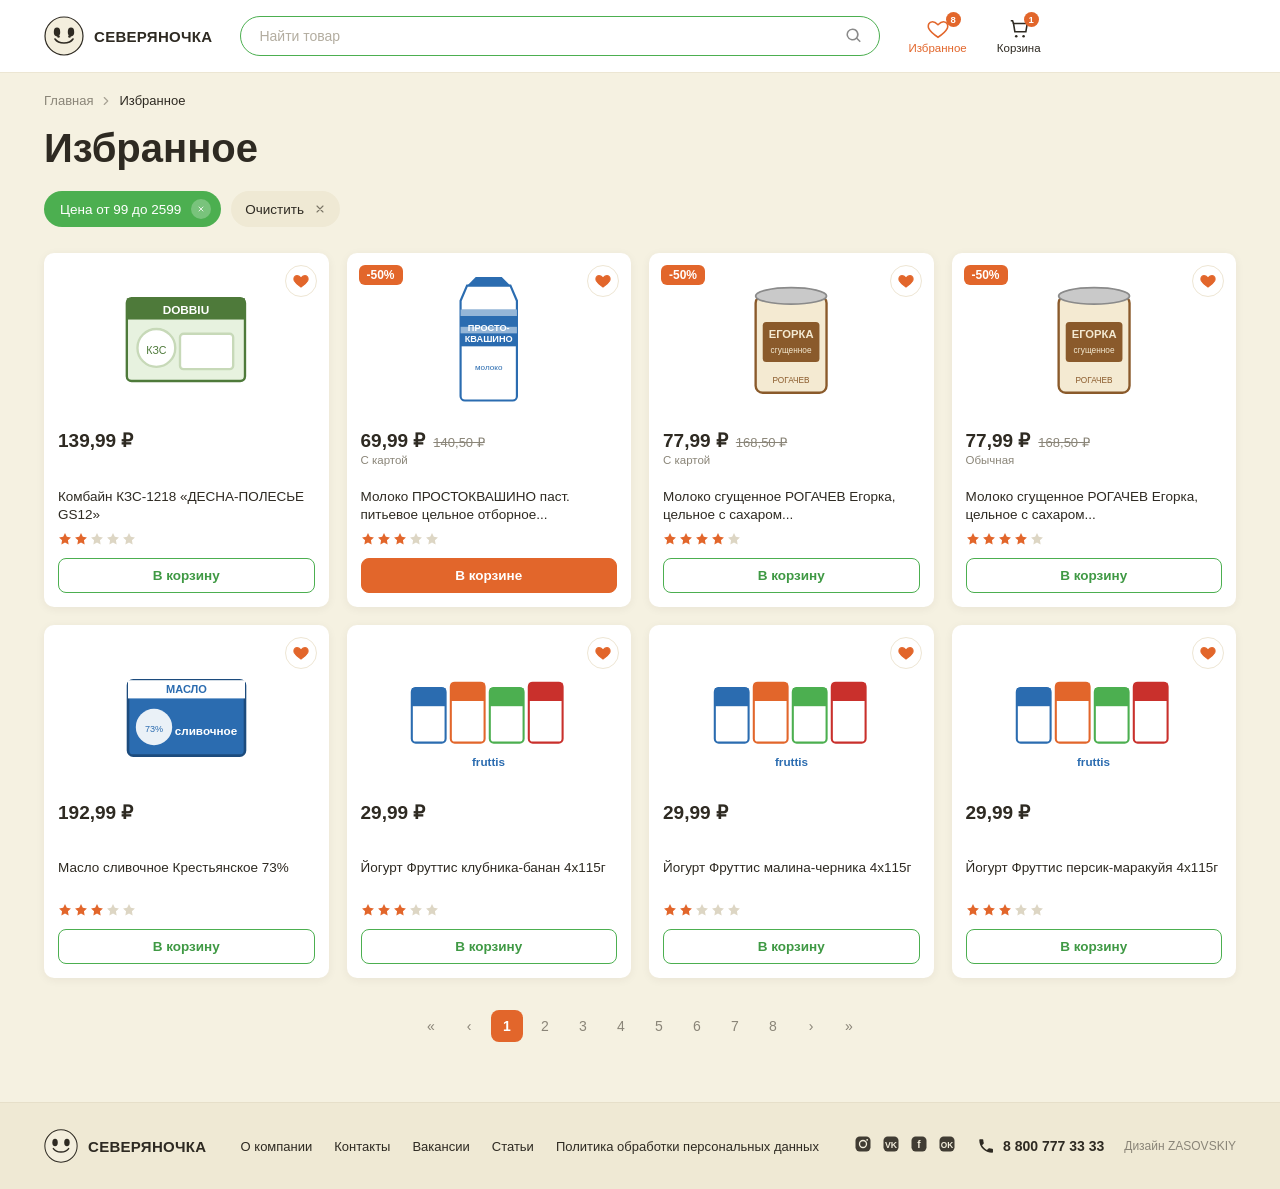
==== index.html @ 2ce7ff45 "изменил картинки фруктов" ====
<!DOCTYPE html>
<html lang="ru">
<head>
<meta charset="UTF-8">
<meta name="viewport" content="width=device-width, initial-scale=1.0">
<title>Северяночка — Избранное</title>
<link rel="stylesheet" href="style.css">
</head>
<body>

<header class="header">
  <div class="header__inner">
    <a class="logo" href="#" aria-label="Северяночка — на главную">
      <svg class="logo__icon" viewBox="0 0 40 40" width="40" height="40" aria-hidden="true">
        <circle cx="20" cy="20" r="19" fill="#F3EEDD" stroke="#2E2A22" stroke-width="1.2"/>
        <ellipse cx="13" cy="16" rx="3.2" ry="4.4" fill="#2E2A22"/>
        <ellipse cx="27" cy="16" rx="3.2" ry="4.4" fill="#2E2A22"/>
        <path d="M11 23c2 3 6 4 9 4s7-1 9-4" stroke="#2E2A22" stroke-width="1.6" fill="none" stroke-linecap="round"/>
        <circle cx="14.5" cy="20.5" r="1.3" fill="#2E2A22"/>
        <circle cx="25.5" cy="20.5" r="1.3" fill="#2E2A22"/>
      </svg>
      <span class="logo__text">СЕВЕРЯНОЧКА</span>
    </a>

    <form class="search" role="search" onsubmit="return false;">
      <input class="search__input" type="search" id="searchInput" placeholder="Найти товар" autocomplete="off">
      <button class="search__btn" type="submit" aria-label="Искать">
        <svg viewBox="0 0 24 24" width="18" height="18"><path d="M10 2a8 8 0 105.29 14.02l4.35 4.34 1.4-1.41-4.34-4.35A8 8 0 0010 2zm0 2a6 6 0 110 12 6 6 0 010-12z" fill="#8a8a8a"/></svg>
      </button>
    </form>

    <nav class="header__nav">
      <a class="nav__link nav__link--active" href="#">
        <svg viewBox="0 0 24 24" width="22" height="22"><path d="M12 21s-7.5-4.6-10-9.3C.5 8 2 4 6 4c2.2 0 3.9 1.2 6 3.3C14.1 5.2 15.8 4 18 4c4 0 5.5 4 4 7.7C19.5 16.4 12 21 12 21z" fill="none" stroke="#e2662b" stroke-width="1.7"/></svg>
        <span>Избранное</span>
        <span class="nav__badge" id="favCount">8</span>
      </a>
      <a class="nav__link" href="#">
        <svg viewBox="0 0 24 24" width="22" height="22"><path d="M6 6h15l-1.5 9h-12z" fill="none" stroke="#2E2A22" stroke-width="1.7"/><circle cx="9" cy="20" r="1.4" fill="#2E2A22"/><circle cx="17" cy="20" r="1.4" fill="#2E2A22"/><path d="M3 3h2l1 3" fill="none" stroke="#2E2A22" stroke-width="1.7"/></svg>
        <span>Корзина</span>
        <span class="nav__badge nav__badge--cart" id="cartCount">1</span>
      </a>
    </nav>
  </div>
</header>

<main class="page">
  <div class="breadcrumbs">
    <a href="#">Главная</a>
    <svg viewBox="0 0 24 24" width="14" height="14"><path d="M9 6l6 6-6 6" fill="none" stroke="#a8a294" stroke-width="2" stroke-linecap="round" stroke-linejoin="round"/></svg>
    <span>Избранное</span>
  </div>

  <section class="favorites">
    <h1 class="favorites__title">Избранное</h1>

    <div class="filters" id="filters">
      <span class="chip chip--price" id="priceChip">
        Цена от 99 до 2599
        <button class="chip__x" data-remove="price" aria-label="Убрать фильтр по цене">
          <svg viewBox="0 0 24 24" width="12" height="12"><path d="M6 6l12 12M18 6L6 18" stroke="#fff" stroke-width="2.4" stroke-linecap="round"/></svg>
        </button>
      </span>
      <button class="chip chip--clear" id="clearFilters">
        Очистить
        <svg viewBox="0 0 24 24" width="12" height="12"><path d="M6 6l12 12M18 6L6 18" stroke="#7a7566" stroke-width="2.2" stroke-linecap="round"/></svg>
      </button>
    </div>

    <div class="grid" id="productGrid"><!-- product cards injected by JS --></div>

    <nav class="pagination" id="pagination" aria-label="Страницы">
      <button class="page-btn page-btn--edge" data-page="prev" aria-label="Первая страница">&laquo;</button>
      <button class="page-btn page-btn--edge" data-page="prev1" aria-label="Предыдущая страница">&lsaquo;</button>
      <button class="page-btn page-btn--num is-active" data-page="1">1</button>
      <button class="page-btn page-btn--num" data-page="2">2</button>
      <button class="page-btn page-btn--num" data-page="3">3</button>
      <button class="page-btn page-btn--num" data-page="4">4</button>
      <button class="page-btn page-btn--num" data-page="5">5</button>
      <button class="page-btn page-btn--num" data-page="6">6</button>
      <button class="page-btn page-btn--num" data-page="7">7</button>
      <button class="page-btn page-btn--num" data-page="8">8</button>
      <button class="page-btn page-btn--edge" data-page="next1" aria-label="Следующая страница">&rsaquo;</button>
      <button class="page-btn page-btn--edge" data-page="next" aria-label="Последняя страница">&raquo;</button>
    </nav>
  </section>
</main>

<footer class="footer">
  <div class="footer__inner">
    <a class="logo logo--footer" href="#">
      <svg class="logo__icon" viewBox="0 0 40 40" width="34" height="34" aria-hidden="true">
        <circle cx="20" cy="20" r="19" fill="#F3EEDD" stroke="#2E2A22" stroke-width="1.2"/>
        <ellipse cx="13" cy="16" rx="3.2" ry="4.4" fill="#2E2A22"/>
        <ellipse cx="27" cy="16" rx="3.2" ry="4.4" fill="#2E2A22"/>
        <path d="M11 23c2 3 6 4 9 4s7-1 9-4" stroke="#2E2A22" stroke-width="1.6" fill="none" stroke-linecap="round"/>
      </svg>
      <span class="logo__text">СЕВЕРЯНОЧКА</span>
    </a>

    <nav class="footer__nav">
      <a href="#">О компании</a>
      <a href="#">Контакты</a>
      <a href="#">Вакансии</a>
      <a href="#">Статьи</a>
      <a href="#">Политика обработки персональных данных</a>
    </nav>

    <div class="footer__side">
      <div class="socials">
        <a href="#" aria-label="Instagram" class="social">
          <svg viewBox="0 0 24 24" width="20" height="20"><rect x="3" y="3" width="18" height="18" rx="5" fill="#2E2A22"/><circle cx="12" cy="12" r="4.2" fill="none" stroke="#F3EEDD" stroke-width="1.6"/><circle cx="17" cy="7" r="1.1" fill="#F3EEDD"/></svg>
        </a>
        <a href="#" aria-label="VKontakte" class="social">
          <svg viewBox="0 0 24 24" width="20" height="20"><rect x="3" y="3" width="18" height="18" rx="5" fill="#2E2A22"/><text x="12" y="16.5" font-size="10.5" font-family="Arial, sans-serif" fill="#F3EEDD" text-anchor="middle" font-weight="700">VK</text></svg>
        </a>
        <a href="#" aria-label="Facebook" class="social">
          <svg viewBox="0 0 24 24" width="20" height="20"><rect x="3" y="3" width="18" height="18" rx="5" fill="#2E2A22"/><text x="12" y="16.5" font-size="12" font-family="Arial, sans-serif" fill="#F3EEDD" text-anchor="middle" font-weight="700">f</text></svg>
        </a>
        <a href="#" aria-label="Odnoklassniki" class="social">
          <svg viewBox="0 0 24 24" width="20" height="20"><rect x="3" y="3" width="18" height="18" rx="5" fill="#2E2A22"/><text x="12" y="16.5" font-size="10" font-family="Arial, sans-serif" fill="#F3EEDD" text-anchor="middle" font-weight="700">OK</text></svg>
        </a>
      </div>
      <a class="phone" href="tel:88007773333">
        <svg viewBox="0 0 24 24" width="18" height="18"><path d="M6.6 10.8c1.4 2.8 3.8 5.2 6.6 6.6l2.2-2.2c.3-.3.7-.4 1.1-.2 1.2.4 2.5.6 3.8.6.6 0 1 .4 1 1V20c0 .6-.4 1-1 1C10.5 21 3 13.5 3 4c0-.6.4-1 1-1h3.4c.6 0 1 .4 1 1 0 1.3.2 2.6.6 3.8.1.4 0 .8-.2 1.1l-2.2 2.2z" fill="#2E2A22"/></svg>
        8 800 777 33 33
      </a>
      <span class="design-credit">Дизайн ZASOVSKIY</span>
    </div>
  </div>
</footer>

<div class="toast" id="toast"></div>

<script src="script.js"></script>
</body>
</html>
---- style.css ----
:root{
  --cream: #F5F1E1;
  --cream-dark: #EFE9D4;
  --ink: #2E2A22;
  --muted: #8a8578;
  --green: #4CAF50;
  --green-dark: #3f9944;
  --orange: #E2662B;
  --orange-dark: #cc5620;
  --star: #E2662B;
  --star-off: #ddd6c4;
  --radius: 10px;
  --shadow: 0 2px 10px rgba(46,42,34,0.06);
}

*{box-sizing:border-box;}
html,body{margin:0;padding:0;}
body{
  font-family:"Segoe UI", Roboto, "Helvetica Neue", Arial, sans-serif;
  background:var(--cream);
  color:var(--ink);
  -webkit-font-smoothing:antialiased;
}
a{color:inherit;text-decoration:none;}
button{font-family:inherit;cursor:pointer;}

/* ---------- Header ---------- */
.header{
  background:#fff;
  border-bottom:1px solid #ece6d3;
}
.header__inner{
  max-width:1240px;
  margin:0 auto;
  padding:16px 24px;
  display:flex;
  align-items:center;
  gap:28px;
}
.logo{
  display:flex;
  align-items:center;
  gap:10px;
  flex-shrink:0;
}
.logo__text{
  font-weight:800;
  font-size:15px;
  letter-spacing:.3px;
  white-space:nowrap;
}

.search{
  flex:1;
  display:flex;
  align-items:center;
  max-width:640px;
  border:1.5px solid var(--green);
  border-radius:24px;
  overflow:hidden;
  background:#fff;
}
.search__input{
  flex:1;
  border:none;
  outline:none;
  padding:10px 18px;
  font-size:14px;
  background:transparent;
  color:var(--ink);
}
.search__input::placeholder{color:#b3ada0;}
.search__btn{
  border:none;
  background:transparent;
  padding:10px 16px;
  display:flex;
  align-items:center;
}

.header__nav{
  display:flex;
  gap:26px;
  flex-shrink:0;
}
.nav__link{
  display:flex;
  flex-direction:column;
  align-items:center;
  gap:2px;
  font-size:11.5px;
  color:var(--ink);
  position:relative;
  min-width:52px;
}
.nav__link--active{color:var(--orange);}
.nav__badge{
  position:absolute;
  top:-6px;
  right:6px;
  background:var(--muted);
  color:#fff;
  font-size:9.5px;
  font-weight:700;
  border-radius:50%;
  width:15px;height:15px;
  display:flex;align-items:center;justify-content:center;
}
.nav__badge--cart{background:var(--orange);}
.nav__link--active .nav__badge{background:var(--orange);}

/* ---------- Page / breadcrumbs ---------- */
.page{
  max-width:1240px;
  margin:0 auto;
  padding:20px 24px 60px;
}
.breadcrumbs{
  display:flex;
  align-items:center;
  gap:6px;
  font-size:13px;
  color:var(--muted);
  margin-bottom:18px;
}
.breadcrumbs a:hover{color:var(--ink);}
.breadcrumbs span{color:var(--ink);}

/* ---------- Favorites section ---------- */
.favorites__title{
  font-size:40px;
  font-weight:800;
  margin:0 0 20px;
}

.filters{
  display:flex;
  gap:10px;
  margin-bottom:26px;
  flex-wrap:wrap;
}
.chip{
  display:flex;
  align-items:center;
  gap:10px;
  border:none;
  border-radius:20px;
  padding:8px 10px 8px 16px;
  font-size:13.5px;
}
.chip--price{
  background:var(--green);
  color:#fff;
}
.chip__x{
  background:rgba(255,255,255,.25);
  border:none;
  border-radius:50%;
  width:20px;height:20px;
  display:flex;align-items:center;justify-content:center;
}
.chip--clear{
  background:var(--cream-dark);
  color:var(--ink);
  padding:8px 14px;
}

/* ---------- Product grid ---------- */
.grid{
  display:grid;
  grid-template-columns:repeat(4, 1fr);
  gap:18px;
  margin-bottom:32px;
}
.card{
  background:#fff;
  border-radius:var(--radius);
  padding:14px;
  box-shadow:var(--shadow);
  display:flex;
  flex-direction:column;
  position:relative;
  transition:transform .15s ease, box-shadow .15s ease, opacity .2s ease;
}
.card.is-removing{
  opacity:0;
  transform:scale(.9);
}
.card__fav{
  position:absolute;
  top:12px;
  right:12px;
  z-index:2;
  background:#fff;
  border:1px solid #eee6d4;
  border-radius:50%;
  width:32px;height:32px;
  display:flex;align-items:center;justify-content:center;
}
.card__fav svg path{transition:fill .15s ease, stroke .15s ease;}
.card__fav.is-active svg path{fill:#e2662b;stroke:#e2662b;}

.card__badge{
  position:absolute;
  top:12px;
  left:12px;
  background:var(--orange);
  color:#fff;
  font-size:12px;
  font-weight:700;
  border-radius:6px;
  padding:3px 8px;
  z-index:2;
}

.card__image{
  height:150px;
  display:flex;
  align-items:center;
  justify-content:center;
  margin-bottom:12px;
}
.card__image svg{max-height:130px;max-width:100%;}

.card__price-row{
  display:flex;
  align-items:baseline;
  gap:8px;
  margin-bottom:2px;
}
.card__price{
  font-size:19px;
  font-weight:800;
}
.card__price-old{
  font-size:13px;
  color:var(--muted);
  text-decoration:line-through;
}
.card__price-note{
  font-size:11.5px;
  color:var(--muted);
  margin-bottom:8px;
}

.card__name{
  font-size:13.5px;
  line-height:1.35;
  min-height:36px;
  margin-bottom:8px;
  color:var(--ink);
}

.stars{
  display:flex;
  gap:2px;
  margin-bottom:12px;
}
.stars svg path{fill:var(--star-off);}
.stars .is-filled path{fill:var(--star);}
.stars .is-half path{fill:var(--star);opacity:.5;}

.card__btn{
  margin-top:auto;
  border:1.5px solid var(--green);
  background:#fff;
  color:var(--green-dark);
  border-radius:8px;
  padding:9px 10px;
  font-size:13.5px;
  font-weight:600;
  transition:background .15s ease, color .15s ease;
}
.card__btn:hover{background:#f1f8f1;}
.card__btn.is-in-cart{
  background:var(--orange);
  border-color:var(--orange);
  color:#fff;
}
.card__btn.is-in-cart:hover{background:var(--orange-dark);}

/* ---------- Pagination ---------- */
.pagination{
  display:flex;
  justify-content:center;
  align-items:center;
  gap:6px;
  flex-wrap:wrap;
}
.page-btn{
  border:none;
  background:transparent;
  color:var(--muted);
  font-size:14px;
  width:32px;height:32px;
  border-radius:8px;
}
.page-btn:hover{background:var(--cream-dark);}
.page-btn.is-active{
  background:var(--orange);
  color:#fff;
  font-weight:700;
}

/* ---------- Footer ---------- */
.footer{
  background:var(--cream-dark);
  border-top:1px solid #e6dfc9;
}
.footer__inner{
  max-width:1240px;
  margin:0 auto;
  padding:26px 24px;
  display:flex;
  align-items:center;
  justify-content:space-between;
  gap:24px;
  flex-wrap:wrap;
}
.footer__nav{
  display:flex;
  gap:22px;
  flex-wrap:wrap;
  font-size:13px;
  color:var(--ink);
}
.footer__nav a:hover{color:var(--orange);}
.footer__side{
  display:flex;
  align-items:center;
  gap:20px;
  flex-wrap:wrap;
}
.socials{display:flex;gap:8px;}
.social{opacity:.9;}
.social:hover{opacity:1;}
.phone{
  display:flex;
  align-items:center;
  gap:8px;
  font-weight:700;
  font-size:14px;
  white-space:nowrap;
}
.design-credit{
  font-size:12px;
  color:var(--muted);
  white-space:nowrap;
}

/* ---------- Toast ---------- */
.toast{
  position:fixed;
  left:50%;
  bottom:28px;
  transform:translateX(-50%) translateY(20px);
  background:var(--ink);
  color:#fff;
  padding:12px 20px;
  border-radius:10px;
  font-size:13.5px;
  opacity:0;
  pointer-events:none;
  transition:opacity .2s ease, transform .2s ease;
  z-index:50;
}
.toast.is-visible{
  opacity:1;
  transform:translateX(-50%) translateY(0);
}

/* ---------- Responsive ---------- */
@media (max-width:1024px){
  .grid{grid-template-columns:repeat(3,1fr);}
}
@media (max-width:820px){
  .header__inner{flex-wrap:wrap;}
  .search{order:3;max-width:none;flex-basis:100%;}
  .grid{grid-template-columns:repeat(2,1fr);}
  .favorites__title{font-size:30px;}
}
@media (max-width:520px){
  .grid{grid-template-columns:1fr 1fr;gap:10px;}
  .card{padding:10px;}
  .footer__inner{flex-direction:column;align-items:flex-start;}
  .header__nav{gap:16px;}
}
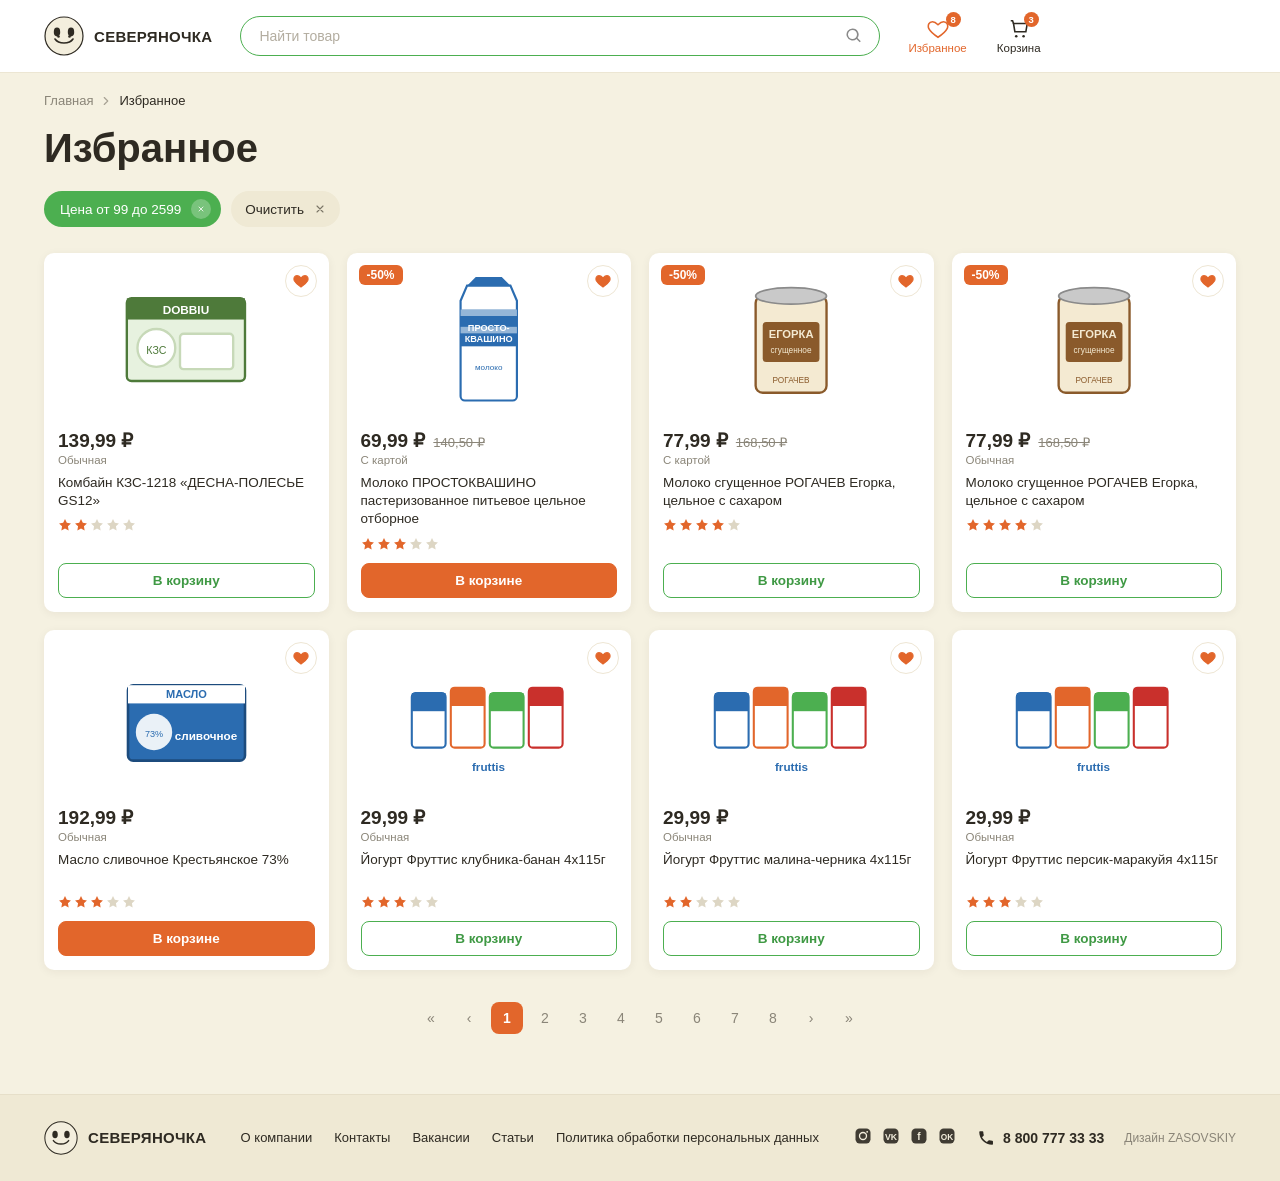
==== commit 8b9b3e0a: "refactor code" ====
--- a/index.html
+++ b/index.html
@@ -10,7 +10,7 @@
 
 <header class="header">
   <div class="header__inner">
-    <a class="logo" href="#" aria-label="Северяночка — на главную">
+    <a class="logo" href="./index.html" aria-label="Северяночка — на главную">
       <svg class="logo__icon" viewBox="0 0 40 40" width="40" height="40" aria-hidden="true">
         <circle cx="20" cy="20" r="19" fill="#F3EEDD" stroke="#2E2A22" stroke-width="1.2"/>
         <ellipse cx="13" cy="16" rx="3.2" ry="4.4" fill="#2E2A22"/>
@@ -30,12 +30,12 @@
     </form>
 
     <nav class="header__nav">
-      <a class="nav__link nav__link--active" href="#">
+      <a class="nav__link nav__link--active" href="./index.html">
         <svg viewBox="0 0 24 24" width="22" height="22"><path d="M12 21s-7.5-4.6-10-9.3C.5 8 2 4 6 4c2.2 0 3.9 1.2 6 3.3C14.1 5.2 15.8 4 18 4c4 0 5.5 4 4 7.7C19.5 16.4 12 21 12 21z" fill="none" stroke="#e2662b" stroke-width="1.7"/></svg>
         <span>Избранное</span>
         <span class="nav__badge" id="favCount">8</span>
       </a>
-      <a class="nav__link" href="#">
+      <a class="nav__link" href="./basket/index.html">
         <svg viewBox="0 0 24 24" width="22" height="22"><path d="M6 6h15l-1.5 9h-12z" fill="none" stroke="#2E2A22" stroke-width="1.7"/><circle cx="9" cy="20" r="1.4" fill="#2E2A22"/><circle cx="17" cy="20" r="1.4" fill="#2E2A22"/><path d="M3 3h2l1 3" fill="none" stroke="#2E2A22" stroke-width="1.7"/></svg>
         <span>Корзина</span>
         <span class="nav__badge nav__badge--cart" id="cartCount">1</span>
@@ -46,7 +46,7 @@
 
 <main class="page">
   <div class="breadcrumbs">
-    <a href="#">Главная</a>
+    <a href="./index.html">Главная</a>
     <svg viewBox="0 0 24 24" width="14" height="14"><path d="M9 6l6 6-6 6" fill="none" stroke="#a8a294" stroke-width="2" stroke-linecap="round" stroke-linejoin="round"/></svg>
     <span>Избранное</span>
   </div>
@@ -54,14 +54,14 @@
   <section class="favorites">
     <h1 class="favorites__title">Избранное</h1>
 
-    <div class="filters" id="filters">
-      <span class="chip chip--price" id="priceChip">
+    <div class="filters">
+      <span class="chip chip--price">
         Цена от 99 до 2599
-        <button class="chip__x" data-remove="price" aria-label="Убрать фильтр по цене">
+        <button class="chip__x" type="button" aria-label="Убрать фильтр по цене">
           <svg viewBox="0 0 24 24" width="12" height="12"><path d="M6 6l12 12M18 6L6 18" stroke="#fff" stroke-width="2.4" stroke-linecap="round"/></svg>
         </button>
       </span>
-      <button class="chip chip--clear" id="clearFilters">
+      <button class="chip chip--clear" type="button">
         Очистить
         <svg viewBox="0 0 24 24" width="12" height="12"><path d="M6 6l12 12M18 6L6 18" stroke="#7a7566" stroke-width="2.2" stroke-linecap="round"/></svg>
       </button>
@@ -69,7 +69,7 @@
 
     <div class="grid" id="productGrid"><!-- product cards injected by JS --></div>
 
-    <nav class="pagination" id="pagination" aria-label="Страницы">
+    <nav class="pagination" aria-label="Страницы">
       <button class="page-btn page-btn--edge" data-page="prev" aria-label="Первая страница">&laquo;</button>
       <button class="page-btn page-btn--edge" data-page="prev1" aria-label="Предыдущая страница">&lsaquo;</button>
       <button class="page-btn page-btn--num is-active" data-page="1">1</button>
@@ -88,7 +88,7 @@
 
 <footer class="footer">
   <div class="footer__inner">
-    <a class="logo logo--footer" href="#">
+    <a class="logo logo--footer" href="./index.html">
       <svg class="logo__icon" viewBox="0 0 40 40" width="34" height="34" aria-hidden="true">
         <circle cx="20" cy="20" r="19" fill="#F3EEDD" stroke="#2E2A22" stroke-width="1.2"/>
         <ellipse cx="13" cy="16" rx="3.2" ry="4.4" fill="#2E2A22"/>
@@ -99,7 +99,7 @@
     </a>
 
     <nav class="footer__nav">
-      <a href="#">О компании</a>
+      <a href="./about_company/index.html">О компании</a>
       <a href="#">Контакты</a>
       <a href="#">Вакансии</a>
       <a href="#">Статьи</a>
@@ -130,8 +130,6 @@
   </div>
 </footer>
 
-<div class="toast" id="toast"></div>
-
-<script src="script.js"></script>
+<script type="module" src="script.js"></script>
 </body>
 </html>
--- a/style.css
+++ b/style.css
@@ -182,10 +182,6 @@
   position:relative;
   transition:transform .15s ease, box-shadow .15s ease, opacity .2s ease;
 }
-.card.is-removing{
-  opacity:0;
-  transform:scale(.9);
-}
 .card__fav{
   position:absolute;
   top:12px;
@@ -221,6 +217,7 @@
   margin-bottom:12px;
 }
 .card__image svg{max-height:130px;max-width:100%;}
+.card__image img{max-height:130px;max-width:100%;object-fit:contain;}
 
 .card__price-row{
   display:flex;
@@ -244,12 +241,14 @@
 }
 
 .card__name{
+  display:block;
   font-size:13.5px;
   line-height:1.35;
   min-height:36px;
   margin-bottom:8px;
   color:var(--ink);
 }
+.card__name:hover{color:var(--orange);}
 
 .stars{
   display:flex;
@@ -348,27 +347,6 @@
   white-space:nowrap;
 }
 
-/* ---------- Toast ---------- */
-.toast{
-  position:fixed;
-  left:50%;
-  bottom:28px;
-  transform:translateX(-50%) translateY(20px);
-  background:var(--ink);
-  color:#fff;
-  padding:12px 20px;
-  border-radius:10px;
-  font-size:13.5px;
-  opacity:0;
-  pointer-events:none;
-  transition:opacity .2s ease, transform .2s ease;
-  z-index:50;
-}
-.toast.is-visible{
-  opacity:1;
-  transform:translateX(-50%) translateY(0);
-}
-
 /* ---------- Responsive ---------- */
 @media (max-width:1024px){
   .grid{grid-template-columns:repeat(3,1fr);}
